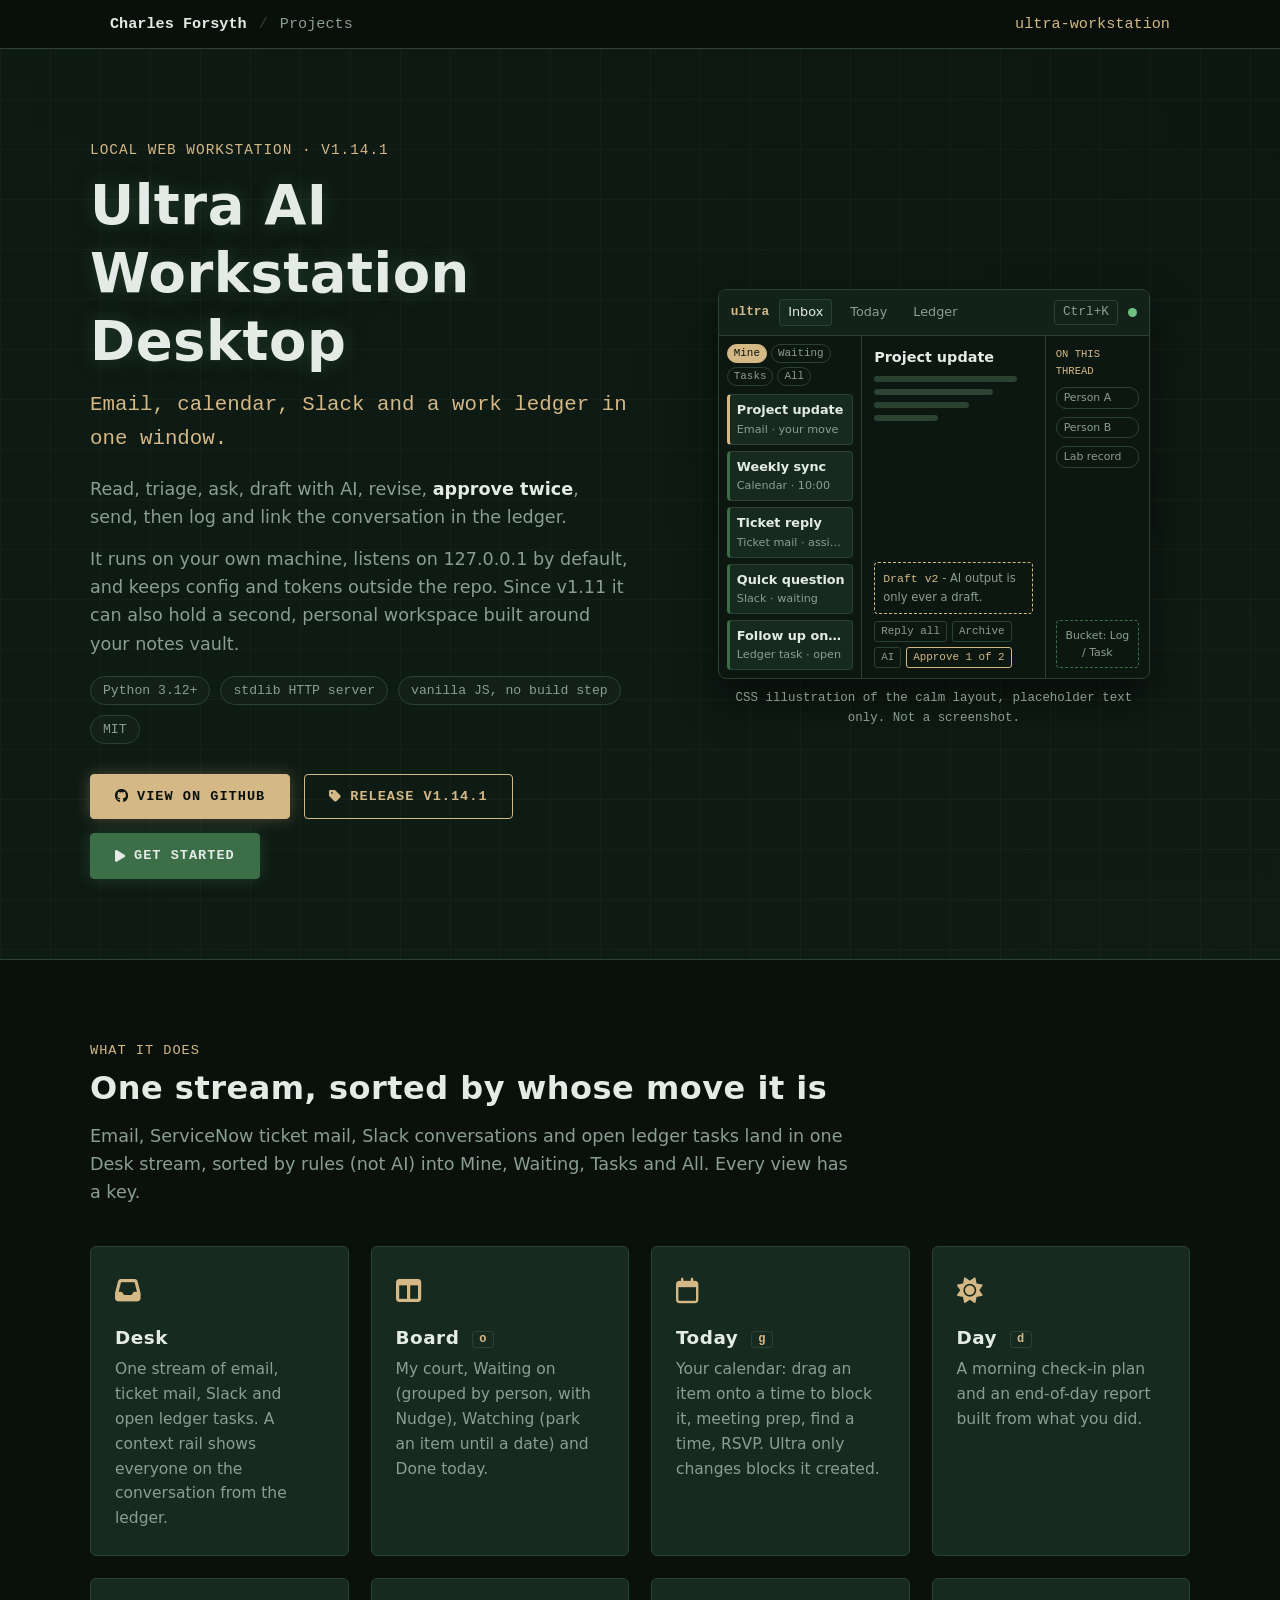
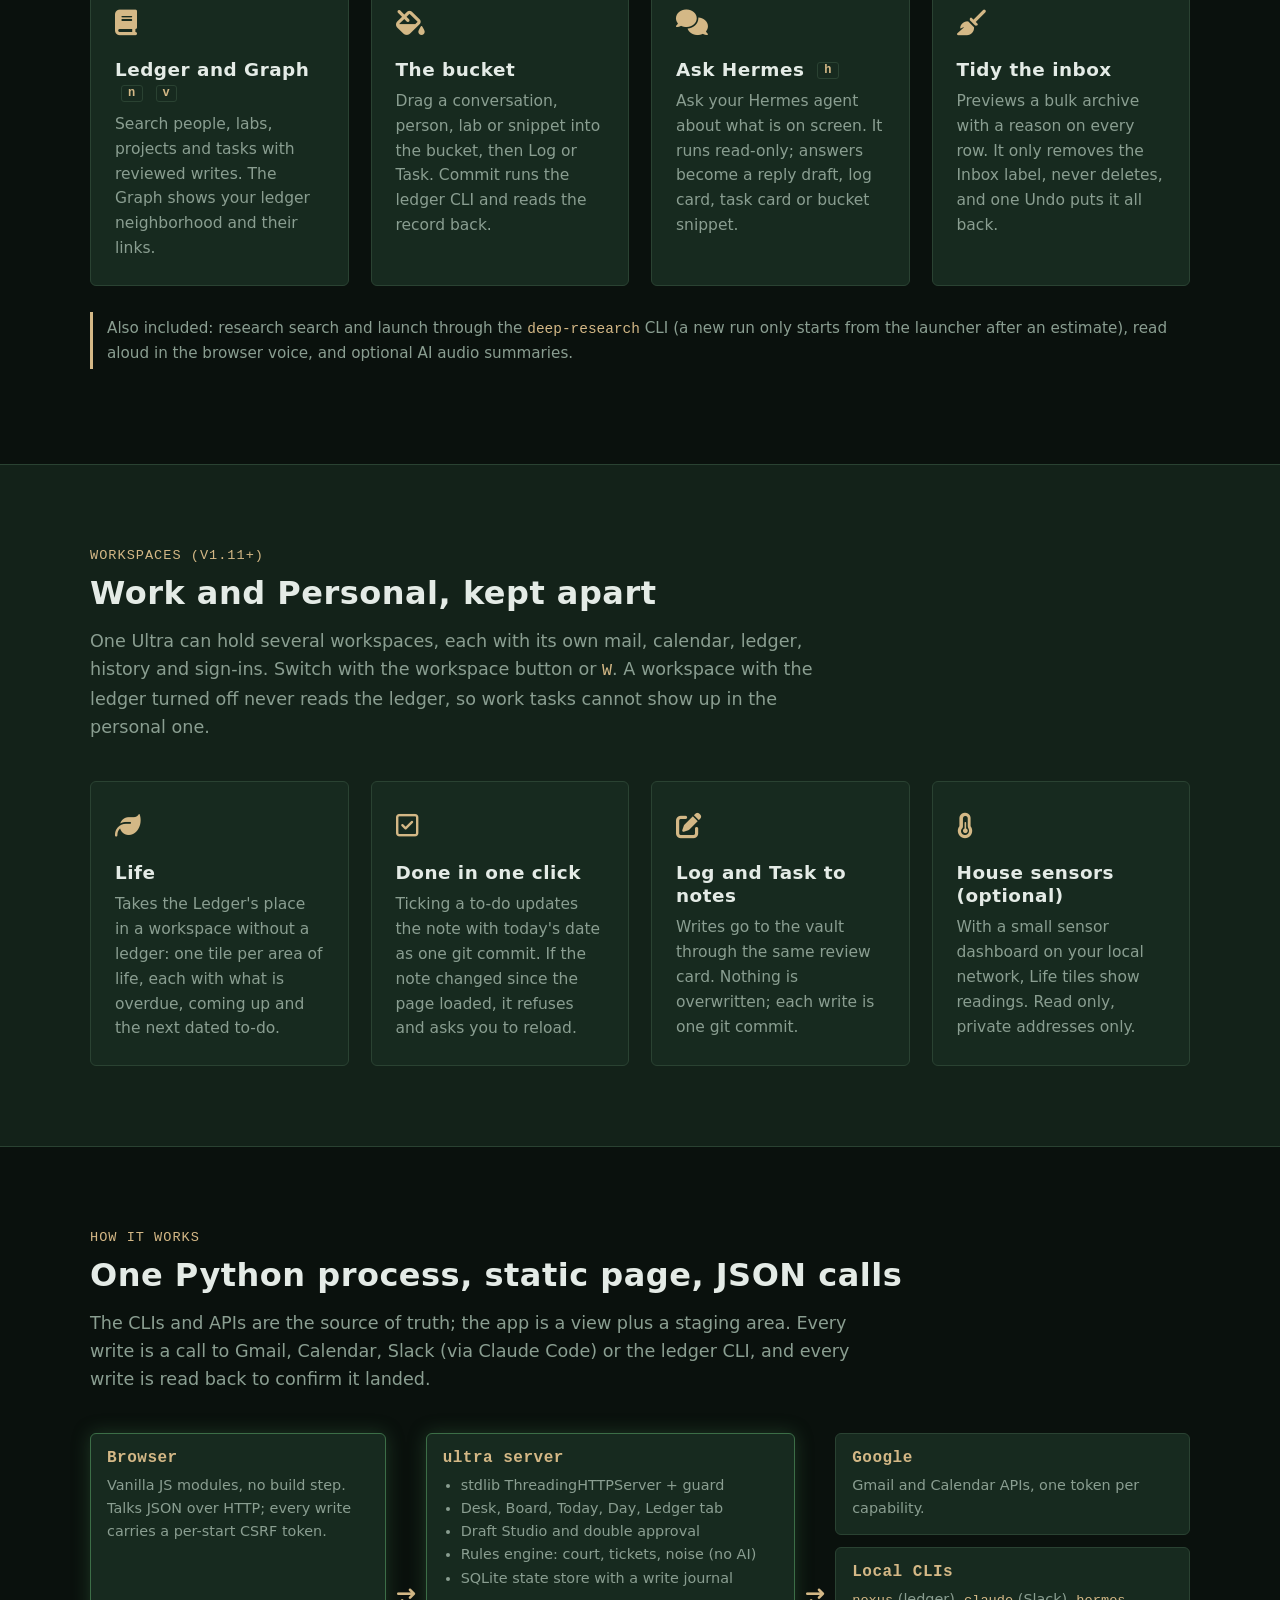
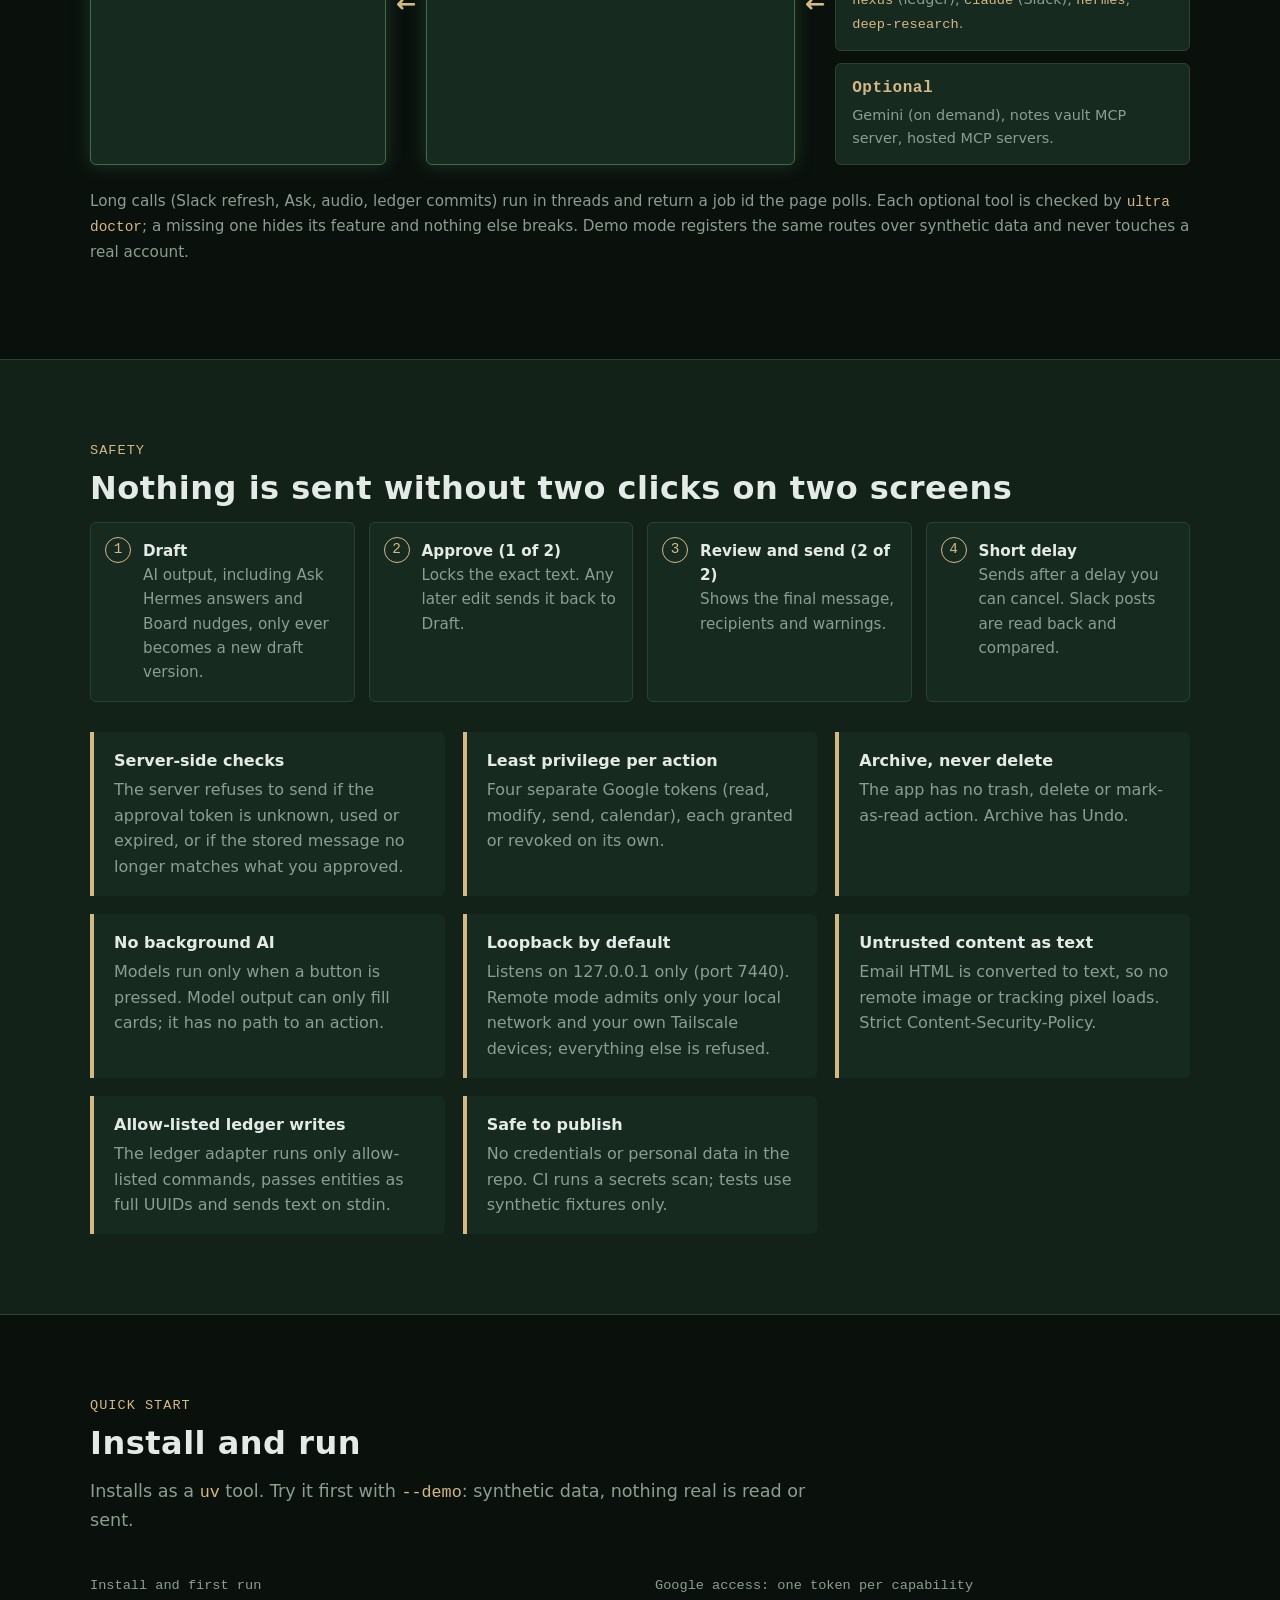
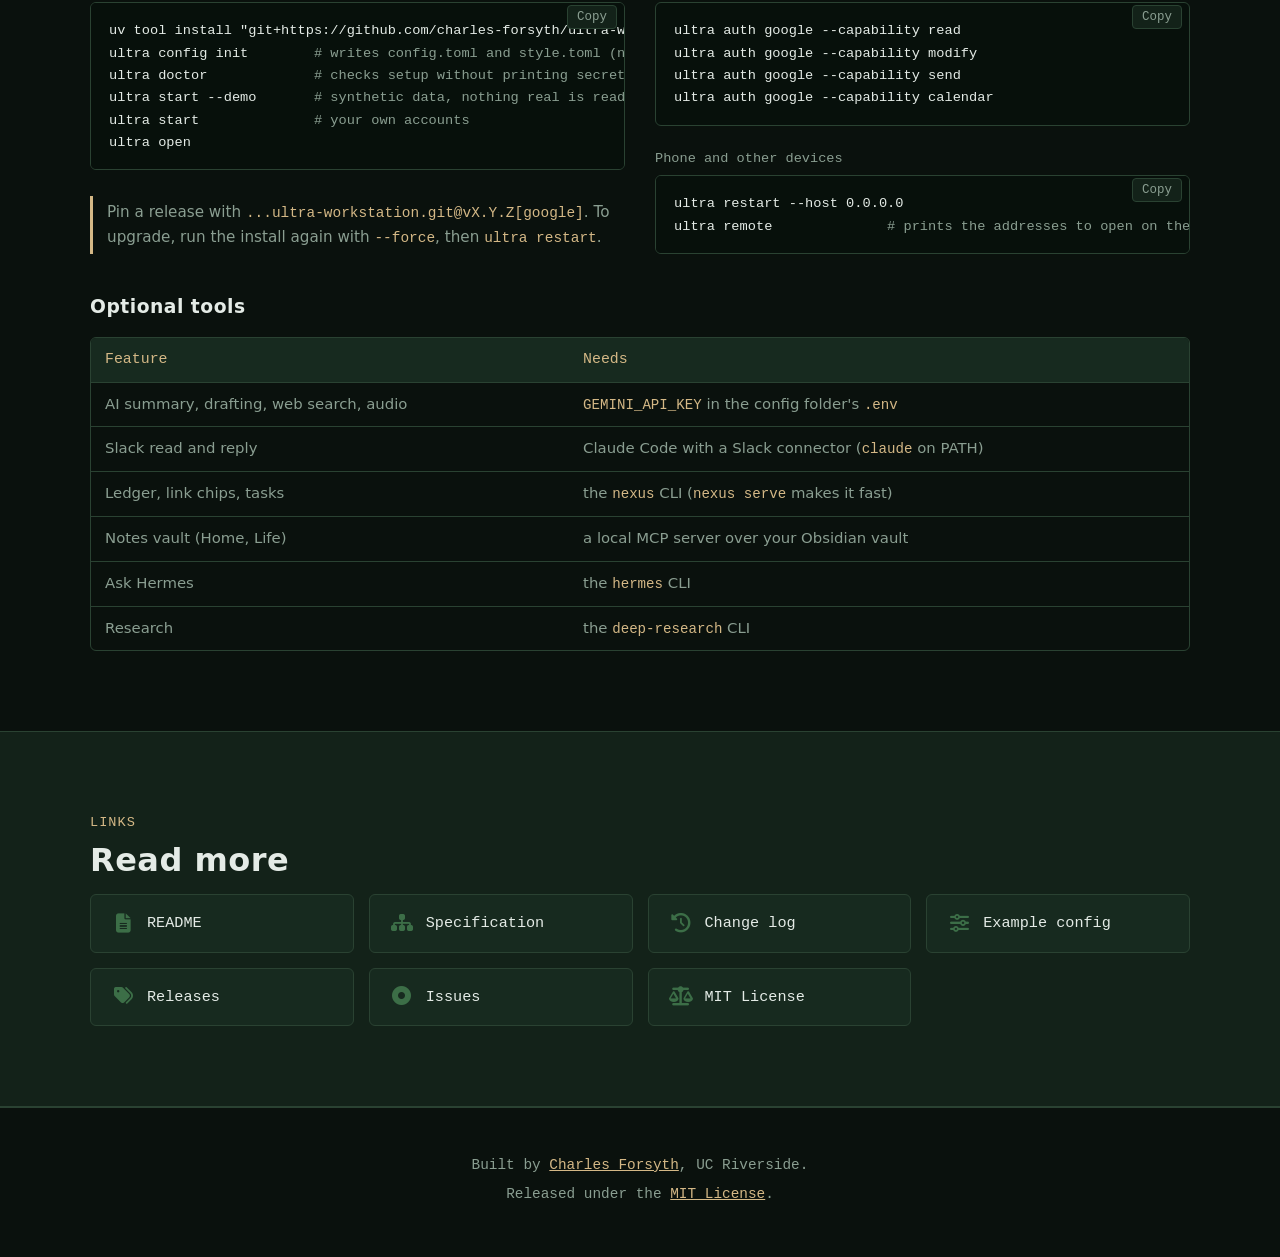
==== docs/index.html @ dd72cf43 "docs: GitHub Pages showcase page (docs/index.html)" ====
<!DOCTYPE html>
<html lang="en">
  <head>
    <meta charset="utf-8">
    <meta name="viewport" content="width=device-width, initial-scale=1">
    <title>Ultra AI Workstation Desktop - local email, calendar and ledger</title>
    <meta name="description" content="Ultra is a local web workstation for email, calendar, Slack and a work ledger in one window. Read, triage, draft with AI, approve twice, send, then log the conversation in the ledger.">
    <meta name="theme-color" content="#0a110d">
    <link rel="canonical" href="https://charles-forsyth.github.io/ultra-workstation/">
    <meta property="og:type" content="website">
    <meta property="og:title" content="Ultra AI Workstation Desktop">
    <meta property="og:description" content="A local web workstation for email, calendar, Slack and a work ledger in one window, with AI drafting, double-approved sending and drag-to-log.">
    <meta property="og:url" content="https://charles-forsyth.github.io/ultra-workstation/">
    <link rel="stylesheet" href="https://cdnjs.cloudflare.com/ajax/libs/font-awesome/6.5.2/css/all.min.css" crossorigin="anonymous" referrerpolicy="no-referrer">
    <link rel="stylesheet" href="site.css">
  </head>
  <body>
    <a class="skip-link" href="#main">Skip to content</a>

    <header class="topbar">
      <div class="topbar-inner">
        <div class="topbar-left">
          <a class="brand" href="https://charles-forsyth.github.io/">Charles Forsyth</a>
          <span class="crumb">Projects</span>
        </div>
        <span class="topbar-project">ultra-workstation</span>
      </div>
    </header>

    <main id="main">
      <section class="hero" aria-labelledby="page-title">
        <div class="hero-grid">
          <div>
            <p class="kicker">Local web workstation &middot; v1.14.1</p>
            <h1 id="page-title">Ultra AI Workstation Desktop</h1>
            <p class="tagline">Email, calendar, Slack and a work ledger in one window.</p>
            <p class="pitch">Read, triage, ask, draft with AI, revise, <strong>approve twice</strong>, send, then log and link the conversation in the ledger.</p>
            <p class="pitch">It runs on your own machine, listens on 127.0.0.1 by default, and keeps config and tokens outside the repo. Since v1.11 it can also hold a second, personal workspace built around your notes vault.</p>
            <ul class="meta-row" aria-label="Project facts">
              <li>Python 3.12+</li>
              <li>stdlib HTTP server</li>
              <li>vanilla JS, no build step</li>
              <li>MIT</li>
            </ul>
            <div class="cta-buttons">
              <a class="btn btn-primary" href="https://github.com/charles-forsyth/ultra-workstation"><i class="fa-brands fa-github" aria-hidden="true"></i> View on GitHub</a>
              <a class="btn btn-secondary" href="https://github.com/charles-forsyth/ultra-workstation/releases/tag/v1.14.1"><i class="fa-solid fa-tag" aria-hidden="true"></i> Release v1.14.1</a>
              <a class="btn btn-ghost" href="#quick-start"><i class="fa-solid fa-play" aria-hidden="true"></i> Get started</a>
            </div>
          </div>

          <figure class="mock-figure">
            <div class="mock" role="img" aria-label="Illustrative layout of the Ultra calm layout: top bar with Inbox, Today and Ledger, a stream list, an open conversation with a draft awaiting approval, and a context rail with a bucket. Placeholder content only.">
              <div class="mock-top">
                <span class="mock-logo">ultra</span>
                <span class="mock-tab on">Inbox</span>
                <span class="mock-tab">Today</span>
                <span class="mock-tab">Ledger</span>
                <span class="mock-search">Ctrl+K</span>
                <span class="mock-status"></span>
              </div>
              <div class="mock-body">
                <div class="mock-list">
                  <div class="mock-filters"><span class="on">Mine</span><span>Waiting</span><span>Tasks</span><span>All</span></div>
                  <div class="mock-row sel"><b>Project update</b><span>Email &middot; your move</span></div>
                  <div class="mock-row"><b>Weekly sync</b><span>Calendar &middot; 10:00</span></div>
                  <div class="mock-row"><b>Ticket reply</b><span>Ticket mail &middot; assigned</span></div>
                  <div class="mock-row"><b>Quick question</b><span>Slack &middot; waiting</span></div>
                  <div class="mock-row"><b>Follow up on notes</b><span>Ledger task &middot; open</span></div>
                </div>
                <div class="mock-read">
                  <span class="subj">Project update</span>
                  <div class="bar w90"></div>
                  <div class="bar w75"></div>
                  <div class="bar w60"></div>
                  <div class="bar w40"></div>
                  <div class="mock-draft"><b>Draft v2</b> - AI output is only ever a draft.</div>
                  <div class="mock-actions"><span>Reply all</span><span>Archive</span><span>AI</span><span class="go">Approve 1 of 2</span></div>
                </div>
                <div class="mock-rail">
                  <span class="lbl">On this thread</span>
                  <span class="chip">Person A</span>
                  <span class="chip">Person B</span>
                  <span class="chip">Lab record</span>
                  <div class="bucket">Bucket: Log / Task</div>
                </div>
              </div>
            </div>
            <figcaption class="mock-caption">CSS illustration of the calm layout, placeholder text only. Not a screenshot.</figcaption>
          </figure>
        </div>
      </section>

      <section class="section" id="features" aria-labelledby="features-title">
        <div class="container">
          <p class="section-label">What it does</p>
          <h2 id="features-title">One stream, sorted by whose move it is</h2>
          <p class="section-lead">Email, ServiceNow ticket mail, Slack conversations and open ledger tasks land in one Desk stream, sorted by rules (not AI) into Mine, Waiting, Tasks and All. Every view has a key.</p>
          <div class="card-grid">
            <article class="card">
              <div class="card-icon"><i class="fa-solid fa-inbox" aria-hidden="true"></i></div>
              <h3>Desk</h3>
              <p>One stream of email, ticket mail, Slack and open ledger tasks. A context rail shows everyone on the conversation from the ledger.</p>
            </article>
            <article class="card">
              <div class="card-icon"><i class="fa-solid fa-table-columns" aria-hidden="true"></i></div>
              <h3>Board <span class="key">o</span></h3>
              <p>My court, Waiting on (grouped by person, with Nudge), Watching (park an item until a date) and Done today.</p>
            </article>
            <article class="card">
              <div class="card-icon"><i class="fa-regular fa-calendar" aria-hidden="true"></i></div>
              <h3>Today <span class="key">g</span></h3>
              <p>Your calendar: drag an item onto a time to block it, meeting prep, find a time, RSVP. Ultra only changes blocks it created.</p>
            </article>
            <article class="card">
              <div class="card-icon"><i class="fa-solid fa-sun" aria-hidden="true"></i></div>
              <h3>Day <span class="key">d</span></h3>
              <p>A morning check-in plan and an end-of-day report built from what you did.</p>
            </article>
            <article class="card">
              <div class="card-icon"><i class="fa-solid fa-book" aria-hidden="true"></i></div>
              <h3>Ledger and Graph <span class="key">n</span> <span class="key">v</span></h3>
              <p>Search people, labs, projects and tasks with reviewed writes. The Graph shows your ledger neighborhood and their links.</p>
            </article>
            <article class="card">
              <div class="card-icon"><i class="fa-solid fa-fill-drip" aria-hidden="true"></i></div>
              <h3>The bucket</h3>
              <p>Drag a conversation, person, lab or snippet into the bucket, then Log or Task. Commit runs the ledger CLI and reads the record back.</p>
            </article>
            <article class="card">
              <div class="card-icon"><i class="fa-solid fa-comments" aria-hidden="true"></i></div>
              <h3>Ask Hermes <span class="key">h</span></h3>
              <p>Ask your Hermes agent about what is on screen. It runs read-only; answers become a reply draft, log card, task card or bucket snippet.</p>
            </article>
            <article class="card">
              <div class="card-icon"><i class="fa-solid fa-broom" aria-hidden="true"></i></div>
              <h3>Tidy the inbox</h3>
              <p>Previews a bulk archive with a reason on every row. It only removes the Inbox label, never deletes, and one Undo puts it all back.</p>
            </article>
          </div>
          <p class="note">Also included: research search and launch through the <code>deep-research</code> CLI (a new run only starts from the launcher after an estimate), read aloud in the browser voice, and optional AI audio summaries.</p>
        </div>
      </section>

      <section class="section section-light" id="workspaces" aria-labelledby="workspaces-title">
        <div class="container">
          <p class="section-label">Workspaces (v1.11+)</p>
          <h2 id="workspaces-title">Work and Personal, kept apart</h2>
          <p class="section-lead">One Ultra can hold several workspaces, each with its own mail, calendar, ledger, history and sign-ins. Switch with the workspace button or <code>W</code>. A workspace with the ledger turned off never reads the ledger, so work tasks cannot show up in the personal one.</p>
          <div class="card-grid">
            <article class="card">
              <div class="card-icon"><i class="fa-solid fa-leaf" aria-hidden="true"></i></div>
              <h3>Life</h3>
              <p>Takes the Ledger's place in a workspace without a ledger: one tile per area of life, each with what is overdue, coming up and the next dated to-do.</p>
            </article>
            <article class="card">
              <div class="card-icon"><i class="fa-regular fa-square-check" aria-hidden="true"></i></div>
              <h3>Done in one click</h3>
              <p>Ticking a to-do updates the note with today's date as one git commit. If the note changed since the page loaded, it refuses and asks you to reload.</p>
            </article>
            <article class="card">
              <div class="card-icon"><i class="fa-solid fa-pen-to-square" aria-hidden="true"></i></div>
              <h3>Log and Task to notes</h3>
              <p>Writes go to the vault through the same review card. Nothing is overwritten; each write is one git commit.</p>
            </article>
            <article class="card">
              <div class="card-icon"><i class="fa-solid fa-temperature-half" aria-hidden="true"></i></div>
              <h3>House sensors (optional)</h3>
              <p>With a small sensor dashboard on your local network, Life tiles show readings. Read only, private addresses only.</p>
            </article>
          </div>
        </div>
      </section>

      <section class="section" id="how-it-works" aria-labelledby="how-title">
        <div class="container">
          <p class="section-label">How it works</p>
          <h2 id="how-title">One Python process, static page, JSON calls</h2>
          <p class="section-lead">The CLIs and APIs are the source of truth; the app is a view plus a staging area. Every write is a call to Gmail, Calendar, Slack (via Claude Code) or the ledger CLI, and every write is read back to confirm it landed.</p>
          <div class="arch" role="group" aria-label="Architecture diagram">
            <div class="arch-col">
              <div class="arch-box hub">
                <h3>Browser</h3>
                <p>Vanilla JS modules, no build step. Talks JSON over HTTP; every write carries a per-start CSRF token.</p>
              </div>
            </div>
            <div class="arch-arrow"><i class="fa-solid fa-arrow-right-arrow-left" aria-hidden="true"></i></div>
            <div class="arch-col">
              <div class="arch-box hub">
                <h3>ultra server</h3>
                <ul>
                  <li>stdlib ThreadingHTTPServer + guard</li>
                  <li>Desk, Board, Today, Day, Ledger tab</li>
                  <li>Draft Studio and double approval</li>
                  <li>Rules engine: court, tickets, noise (no AI)</li>
                  <li>SQLite state store with a write journal</li>
                </ul>
              </div>
            </div>
            <div class="arch-arrow"><i class="fa-solid fa-arrow-right-arrow-left" aria-hidden="true"></i></div>
            <div class="arch-col">
              <div class="arch-box">
                <h3>Google</h3>
                <p>Gmail and Calendar APIs, one token per capability.</p>
              </div>
              <div class="arch-box">
                <h3>Local CLIs</h3>
                <p><code>nexus</code> (ledger), <code>claude</code> (Slack), <code>hermes</code>, <code>deep-research</code>.</p>
              </div>
              <div class="arch-box">
                <h3>Optional</h3>
                <p>Gemini (on demand), notes vault MCP server, hosted MCP servers.</p>
              </div>
            </div>
          </div>
          <p class="arch-caption">Long calls (Slack refresh, Ask, audio, ledger commits) run in threads and return a job id the page polls. Each optional tool is checked by <code>ultra doctor</code>; a missing one hides its feature and nothing else breaks. Demo mode registers the same routes over synthetic data and never touches a real account.</p>
        </div>
      </section>

      <section class="section section-light" id="safety" aria-labelledby="safety-title">
        <div class="container">
          <p class="section-label">Safety</p>
          <h2 id="safety-title">Nothing is sent without two clicks on two screens</h2>
          <ol class="steps">
            <li><strong>Draft</strong>AI output, including Ask Hermes answers and Board nudges, only ever becomes a new draft version.</li>
            <li><strong>Approve (1 of 2)</strong>Locks the exact text. Any later edit sends it back to Draft.</li>
            <li><strong>Review and send (2 of 2)</strong>Shows the final message, recipients and warnings.</li>
            <li><strong>Short delay</strong>Sends after a delay you can cancel. Slack posts are read back and compared.</li>
          </ol>
          <ul class="principles">
            <li><strong>Server-side checks</strong>The server refuses to send if the approval token is unknown, used or expired, or if the stored message no longer matches what you approved.</li>
            <li><strong>Least privilege per action</strong>Four separate Google tokens (read, modify, send, calendar), each granted or revoked on its own.</li>
            <li><strong>Archive, never delete</strong>The app has no trash, delete or mark-as-read action. Archive has Undo.</li>
            <li><strong>No background AI</strong>Models run only when a button is pressed. Model output can only fill cards; it has no path to an action.</li>
            <li><strong>Loopback by default</strong>Listens on 127.0.0.1 only (port 7440). Remote mode admits only your local network and your own Tailscale devices; everything else is refused.</li>
            <li><strong>Untrusted content as text</strong>Email HTML is converted to text, so no remote image or tracking pixel loads. Strict Content-Security-Policy.</li>
            <li><strong>Allow-listed ledger writes</strong>The ledger adapter runs only allow-listed commands, passes entities as full UUIDs and sends text on stdin.</li>
            <li><strong>Safe to publish</strong>No credentials or personal data in the repo. CI runs a secrets scan; tests use synthetic fixtures only.</li>
          </ul>
        </div>
      </section>

      <section class="section" id="quick-start" aria-labelledby="qs-title">
        <div class="container">
          <p class="section-label">Quick start</p>
          <h2 id="qs-title">Install and run</h2>
          <p class="section-lead">Installs as a <code>uv</code> tool. Try it first with <code>--demo</code>: synthetic data, nothing real is read or sent.</p>
          <div class="qs-grid">
            <div>
              <div class="code-block">
                <p class="code-label">Install and first run</p>
                <button class="copy-btn" type="button" data-target="code-install" aria-label="Copy install commands">Copy</button>
                <pre><code id="code-install">uv tool install "git+https://github.com/charles-forsyth/ultra-workstation.git[google]"
ultra config init        <span class="c"># writes config.toml and style.toml (never overwrites)</span>
ultra doctor             <span class="c"># checks setup without printing secrets</span>
ultra start --demo       <span class="c"># synthetic data, nothing real is read or sent</span>
ultra start              <span class="c"># your own accounts</span>
ultra open</code></pre>
              </div>
              <p class="note">Pin a release with <code>...ultra-workstation.git@vX.Y.Z[google]</code>. To upgrade, run the install again with <code>--force</code>, then <code>ultra restart</code>.</p>
            </div>
            <div>
              <div class="code-block">
                <p class="code-label">Google access: one token per capability</p>
                <button class="copy-btn" type="button" data-target="code-auth" aria-label="Copy Google auth commands">Copy</button>
                <pre><code id="code-auth">ultra auth google --capability read
ultra auth google --capability modify
ultra auth google --capability send
ultra auth google --capability calendar</code></pre>
              </div>
              <div class="code-block">
                <p class="code-label">Phone and other devices</p>
                <button class="copy-btn" type="button" data-target="code-remote" aria-label="Copy remote access commands">Copy</button>
                <pre><code id="code-remote">ultra restart --host 0.0.0.0
ultra remote              <span class="c"># prints the addresses to open on the device</span></code></pre>
              </div>
            </div>
          </div>

          <h3>Optional tools</h3>
          <div class="table-wrap">
            <table>
              <thead>
                <tr><th scope="col">Feature</th><th scope="col">Needs</th></tr>
              </thead>
              <tbody>
                <tr><td>AI summary, drafting, web search, audio</td><td><code>GEMINI_API_KEY</code> in the config folder's <code>.env</code></td></tr>
                <tr><td>Slack read and reply</td><td>Claude Code with a Slack connector (<code>claude</code> on PATH)</td></tr>
                <tr><td>Ledger, link chips, tasks</td><td>the <code>nexus</code> CLI (<code>nexus serve</code> makes it fast)</td></tr>
                <tr><td>Notes vault (Home, Life)</td><td>a local MCP server over your Obsidian vault</td></tr>
                <tr><td>Ask Hermes</td><td>the <code>hermes</code> CLI</td></tr>
                <tr><td>Research</td><td>the <code>deep-research</code> CLI</td></tr>
              </tbody>
            </table>
          </div>
        </div>
      </section>

      <section class="section section-light" id="links" aria-labelledby="links-title">
        <div class="container">
          <p class="section-label">Links</p>
          <h2 id="links-title">Read more</h2>
          <div class="link-grid">
            <a href="https://github.com/charles-forsyth/ultra-workstation/blob/main/README.md"><i class="fa-solid fa-file-lines" aria-hidden="true"></i> README</a>
            <a href="https://github.com/charles-forsyth/ultra-workstation/blob/main/SPEC.md"><i class="fa-solid fa-sitemap" aria-hidden="true"></i> Specification</a>
            <a href="https://github.com/charles-forsyth/ultra-workstation/blob/main/SPEC.md#21-change-log"><i class="fa-solid fa-clock-rotate-left" aria-hidden="true"></i> Change log</a>
            <a href="https://github.com/charles-forsyth/ultra-workstation/blob/main/src/ultra/config.example.toml"><i class="fa-solid fa-sliders" aria-hidden="true"></i> Example config</a>
            <a href="https://github.com/charles-forsyth/ultra-workstation/releases"><i class="fa-solid fa-tags" aria-hidden="true"></i> Releases</a>
            <a href="https://github.com/charles-forsyth/ultra-workstation/issues"><i class="fa-solid fa-circle-dot" aria-hidden="true"></i> Issues</a>
            <a href="https://github.com/charles-forsyth/ultra-workstation/blob/main/LICENSE"><i class="fa-solid fa-scale-balanced" aria-hidden="true"></i> MIT License</a>
          </div>
        </div>
      </section>
    </main>

    <footer>
      <p>Built by <a href="https://charles-forsyth.github.io/">Charles Forsyth</a>, UC Riverside.</p>
      <p>Released under the <a href="https://github.com/charles-forsyth/ultra-workstation/blob/main/LICENSE">MIT License</a>.</p>
    </footer>

    <script src="site.js" defer></script>
  </body>
</html>
---- docs/site.css ----
/* Showcase page theme: matches charles-forsyth.github.io (Forest Ranger Tech palette) */
:root {
  --bg-deep: #0a110d;
  --bg-surface: #132219;
  --bg-surface-alt: #172a1f;
  --primary: #3c6e47;
  --primary-glow: rgba(60, 110, 71, 0.4);
  --accent: #d4b886;
  --accent-glow: rgba(212, 184, 134, 0.3);
  --text-main: #e4ebe6;
  --text-muted: #8a9e91;
  --border-color: #2a4232;
  --font-main: 'Segoe UI', system-ui, -apple-system, sans-serif;
  --font-tech: 'Courier New', Courier, monospace;
}

*,
*::before,
*::after {
  box-sizing: border-box;
}

html {
  scroll-behavior: smooth;
}

body {
  font-family: var(--font-main);
  background-color: var(--bg-deep);
  color: var(--text-main);
  margin: 0;
  line-height: 1.6;
  -webkit-font-smoothing: antialiased;
  overflow-x: hidden;
}

h1,
h2,
h3,
h4 {
  color: var(--text-main);
  letter-spacing: 0.5px;
  line-height: 1.25;
}

a {
  color: var(--accent);
}

a:hover {
  color: var(--text-main);
}

:focus-visible {
  outline: 2px solid var(--accent);
  outline-offset: 3px;
  border-radius: 3px;
}

code {
  font-family: var(--font-tech);
  color: var(--accent);
  font-size: 0.95em;
  overflow-wrap: anywhere;
}

.skip-link {
  position: absolute;
  left: -9999px;
  top: 0;
  background: var(--accent);
  color: var(--bg-deep);
  padding: 8px 14px;
  z-index: 100;
}

.skip-link:focus {
  left: 10px;
  top: 10px;
}

/* Top bar */
.topbar {
  position: sticky;
  top: 0;
  z-index: 50;
  background: rgba(10, 17, 13, 0.92);
  border-bottom: 1px solid var(--border-color);
  backdrop-filter: blur(6px);
}

.topbar-inner {
  max-width: 1100px;
  margin: 0 auto;
  padding: 12px 20px;
  display: flex;
  align-items: center;
  justify-content: space-between;
  gap: 16px;
  font-family: var(--font-tech);
  font-size: 0.95rem;
}

.topbar-left {
  display: flex;
  align-items: center;
  gap: 12px;
  min-width: 0;
}

.brand {
  color: var(--text-main);
  text-decoration: none;
  font-weight: bold;
  white-space: nowrap;
}

.brand:hover {
  color: var(--accent);
}

.crumb {
  color: var(--text-muted);
  white-space: nowrap;
}

.crumb::before {
  content: '/';
  margin-right: 12px;
  color: var(--border-color);
}

.topbar-project {
  color: var(--accent);
  white-space: nowrap;
  overflow: hidden;
  text-overflow: ellipsis;
}

/* Hero */
.hero {
  background:
    linear-gradient(
      90deg,
      rgba(14, 26, 20, 0.95) 0%,
      rgba(14, 26, 20, 0.85) 50%,
      rgba(14, 26, 20, 0.7) 100%
    ),
    url('https://charles-forsyth.github.io/assets/hero-ai-network.jpg') center /
      cover no-repeat,
    linear-gradient(180deg, var(--bg-deep), var(--bg-surface));
  border-bottom: 1px solid var(--border-color);
  padding: 90px 20px 80px;
  position: relative;
  overflow: hidden;
}

.hero::before {
  content: '';
  position: absolute;
  inset: 0;
  background:
    linear-gradient(90deg, var(--accent) 1px, transparent 1px) 0 0 / 50px 50px,
    linear-gradient(var(--accent) 1px, transparent 1px) 0 0 / 50px 50px;
  opacity: 0.04;
  pointer-events: none;
}

.hero-grid {
  position: relative;
  max-width: 1100px;
  margin: 0 auto;
  display: grid;
  grid-template-columns: minmax(0, 1.05fr) minmax(0, 1fr);
  gap: 50px;
  align-items: center;
}

.kicker {
  font-family: var(--font-tech);
  color: var(--accent);
  letter-spacing: 1px;
  text-transform: uppercase;
  font-size: 0.9rem;
  margin: 0 0 10px;
}

.hero h1 {
  font-size: 3.4rem;
  margin: 0 0 12px;
  text-shadow: 0 0 20px var(--primary-glow);
}

.tagline {
  font-family: var(--font-tech);
  color: var(--accent);
  font-size: 1.3rem;
  margin: 0 0 20px;
}

.pitch {
  color: var(--text-muted);
  font-size: 1.1rem;
  margin: 0 0 14px;
}

.pitch strong {
  color: var(--text-main);
}

.meta-row {
  display: flex;
  flex-wrap: wrap;
  gap: 10px;
  margin: 18px 0 0;
  padding: 0;
  list-style: none;
}

.meta-row li {
  font-family: var(--font-tech);
  font-size: 0.82rem;
  color: var(--text-muted);
  border: 1px solid var(--border-color);
  background: rgba(19, 34, 25, 0.8);
  padding: 3px 12px;
  border-radius: 20px;
}

.cta-buttons {
  display: flex;
  flex-wrap: wrap;
  gap: 14px;
  margin-top: 30px;
}

.btn {
  display: inline-flex;
  align-items: center;
  gap: 8px;
  padding: 11px 24px;
  border-radius: 4px;
  text-decoration: none;
  font-weight: bold;
  letter-spacing: 1px;
  text-transform: uppercase;
  font-size: 0.85rem;
  transition: all 0.3s ease;
  font-family: var(--font-tech);
}

.btn-primary {
  background-color: var(--accent);
  color: var(--bg-deep);
  border: 1px solid var(--accent);
  box-shadow: 0 0 15px var(--accent-glow);
}

.btn-primary:hover {
  background-color: transparent;
  color: var(--accent);
  box-shadow: 0 0 25px var(--accent-glow);
}

.btn-secondary {
  background-color: transparent;
  border: 1px solid var(--accent);
  color: var(--accent);
}

.btn-secondary:hover {
  background-color: var(--accent);
  color: var(--bg-deep);
  box-shadow: 0 0 20px var(--accent-glow);
}

.btn-ghost {
  background-color: var(--primary);
  border: 1px solid var(--primary);
  color: var(--text-main);
  box-shadow: 0 0 15px var(--primary-glow);
}

.btn-ghost:hover {
  background-color: transparent;
  color: var(--text-main);
}

/* Terminal block */
.terminal {
  background: #07100b;
  border: 1px solid var(--border-color);
  border-radius: 6px;
  box-shadow: 0 20px 40px rgba(0, 0, 0, 0.5);
  overflow: hidden;
  min-width: 0;
}

.terminal-bar {
  display: flex;
  align-items: center;
  gap: 7px;
  padding: 9px 14px;
  background: var(--bg-surface);
  border-bottom: 1px solid var(--border-color);
  font-family: var(--font-tech);
  font-size: 0.8rem;
  color: var(--text-muted);
}

.dot {
  width: 10px;
  height: 10px;
  border-radius: 50%;
  background: var(--border-color);
}

.dot-a {
  background: var(--accent);
}

.dot-b {
  background: var(--primary);
}

.terminal-title {
  margin-left: 8px;
}

.terminal pre {
  margin: 0;
  border: 0;
  border-radius: 0;
  background: transparent;
}

/* Sections */
.section {
  padding: 80px 20px;
}

.section-light {
  background-color: var(--bg-surface);
  border-top: 1px solid var(--border-color);
  border-bottom: 1px solid var(--border-color);
}

.container {
  max-width: 1100px;
  margin: 0 auto;
}

.section-label {
  font-family: var(--font-tech);
  color: var(--accent);
  text-transform: uppercase;
  letter-spacing: 1px;
  font-size: 0.85rem;
  margin: 0 0 6px;
}

.section h2 {
  font-size: 2rem;
  margin: 0 0 14px;
}

.section-lead {
  color: var(--text-muted);
  font-size: 1.1rem;
  max-width: 760px;
  margin: 0 0 40px;
}

/* Feature cards */
.card-grid {
  display: grid;
  grid-template-columns: repeat(auto-fit, minmax(240px, 1fr));
  gap: 22px;
}

.card {
  background: var(--bg-surface-alt);
  border: 1px solid var(--border-color);
  border-radius: 6px;
  padding: 24px;
  transition:
    transform 0.3s ease,
    border-color 0.3s ease,
    box-shadow 0.3s ease;
  min-width: 0;
}

.card:hover {
  transform: translateY(-4px);
  border-color: var(--accent);
  box-shadow: 0 10px 30px rgba(0, 0, 0, 0.5), 0 0 18px var(--accent-glow);
}

.card-icon {
  font-size: 1.6rem;
  color: var(--accent);
  margin-bottom: 14px;
}

.card h3 {
  font-size: 1.15rem;
  margin: 0 0 8px;
}

.card p {
  color: var(--text-muted);
  margin: 0;
  font-size: 0.97rem;
}

.key {
  display: inline-block;
  font-family: var(--font-tech);
  font-size: 0.75rem;
  color: var(--accent);
  border: 1px solid var(--border-color);
  border-radius: 3px;
  padding: 0 6px;
  margin-left: 6px;
  vertical-align: middle;
}

.note {
  color: var(--text-muted);
  font-size: 0.95rem;
  margin-top: 26px;
  border-left: 3px solid var(--accent);
  padding: 4px 0 4px 14px;
}

/* Architecture diagram */
.arch {
  display: grid;
  grid-template-columns: minmax(0, 1fr) 40px minmax(0, 1.25fr) 40px minmax(0, 1.2fr);
  align-items: stretch;
  gap: 0;
}

.arch-col {
  display: flex;
  flex-direction: column;
  gap: 12px;
  min-width: 0;
}

.arch-box {
  background: var(--bg-surface-alt);
  border: 1px solid var(--border-color);
  border-radius: 6px;
  padding: 14px 16px;
  min-width: 0;
}

.arch-box.hub {
  border-color: var(--primary);
  box-shadow: 0 0 18px var(--primary-glow);
  flex-grow: 1;
}

.arch-box h3 {
  margin: 0 0 6px;
  font-size: 1rem;
  font-family: var(--font-tech);
  color: var(--accent);
}

.arch-box p,
.arch-box li {
  margin: 0;
  color: var(--text-muted);
  font-size: 0.9rem;
}

.arch-box ul {
  margin: 0;
  padding-left: 18px;
}

.arch-arrow {
  display: flex;
  align-items: center;
  justify-content: center;
  color: var(--accent);
  font-size: 1.3rem;
}

.arch-caption {
  color: var(--text-muted);
  font-size: 0.95rem;
  margin-top: 24px;
}

/* Principles */
.principles {
  list-style: none;
  margin: 0;
  padding: 0;
  display: grid;
  grid-template-columns: repeat(auto-fit, minmax(300px, 1fr));
  gap: 18px;
}

.principles li {
  background: var(--bg-surface-alt);
  border-left: 4px solid var(--accent);
  border-radius: 0 6px 6px 0;
  padding: 16px 20px;
  color: var(--text-muted);
  min-width: 0;
}

.principles strong {
  display: block;
  color: var(--text-main);
  margin-bottom: 4px;
}

/* Steps (approval flow) */
.steps {
  display: grid;
  grid-template-columns: repeat(auto-fit, minmax(180px, 1fr));
  gap: 14px;
  list-style: none;
  padding: 0;
  margin: 0 0 30px;
  counter-reset: step;
}

.steps li {
  counter-increment: step;
  background: var(--bg-surface-alt);
  border: 1px solid var(--border-color);
  border-radius: 6px;
  padding: 16px 16px 16px 52px;
  position: relative;
  color: var(--text-muted);
  font-size: 0.95rem;
  min-width: 0;
}

.steps li::before {
  content: counter(step);
  position: absolute;
  left: 14px;
  top: 14px;
  width: 26px;
  height: 26px;
  border-radius: 50%;
  border: 1px solid var(--accent);
  color: var(--accent);
  font-family: var(--font-tech);
  font-size: 0.9rem;
  display: flex;
  align-items: center;
  justify-content: center;
}

.steps strong {
  color: var(--text-main);
  display: block;
}

/* Code blocks */
.code-block {
  position: relative;
  margin: 0 0 22px;
  min-width: 0;
}

.code-label {
  font-family: var(--font-tech);
  color: var(--text-muted);
  font-size: 0.85rem;
  margin: 0 0 6px;
}

pre {
  background: #07100b;
  border: 1px solid var(--border-color);
  border-radius: 6px;
  padding: 16px 18px;
  margin: 0;
  overflow-x: auto;
  max-width: 100%;
  font-size: 0.9rem;
  line-height: 1.55;
}

pre code {
  color: var(--text-main);
  overflow-wrap: normal;
  white-space: pre;
}

.c {
  color: var(--text-muted);
}

.p {
  color: var(--accent);
  user-select: none;
}

.copy-btn {
  position: absolute;
  top: 30px;
  right: 8px;
  background: var(--bg-surface);
  border: 1px solid var(--border-color);
  color: var(--text-muted);
  border-radius: 4px;
  padding: 4px 9px;
  font-family: var(--font-tech);
  font-size: 0.78rem;
  cursor: pointer;
  transition: color 0.2s, border-color 0.2s;
}

.copy-btn:hover,
.copy-btn:focus-visible {
  color: var(--accent);
  border-color: var(--accent);
}

.qs-grid {
  display: grid;
  grid-template-columns: minmax(0, 1fr) minmax(0, 1fr);
  gap: 30px;
}

/* Tables */
.table-wrap {
  overflow-x: auto;
  border: 1px solid var(--border-color);
  border-radius: 6px;
}

table {
  width: 100%;
  border-collapse: collapse;
  font-size: 0.93rem;
}

th,
td {
  text-align: left;
  padding: 10px 14px;
  border-bottom: 1px solid var(--border-color);
  vertical-align: top;
}

th {
  font-family: var(--font-tech);
  color: var(--accent);
  background: var(--bg-surface-alt);
  font-weight: normal;
}

td {
  color: var(--text-muted);
}

tr:last-child td {
  border-bottom: 0;
}

/* Links grid */
.link-grid {
  display: grid;
  grid-template-columns: repeat(auto-fit, minmax(220px, 1fr));
  gap: 15px;
}

.link-grid a {
  display: flex;
  align-items: center;
  gap: 12px;
  padding: 16px 20px;
  background: var(--bg-surface-alt);
  border: 1px solid var(--border-color);
  border-radius: 6px;
  color: var(--text-main);
  text-decoration: none;
  font-family: var(--font-tech);
  font-size: 0.95rem;
  transition: all 0.3s ease;
}

.link-grid a i {
  color: var(--primary);
  font-size: 1.2rem;
  width: 24px;
  text-align: center;
  transition: color 0.3s ease;
}

.link-grid a:hover,
.link-grid a:focus-visible {
  border-color: var(--accent);
  color: var(--accent);
  transform: translateY(-3px);
}

.link-grid a:hover i {
  color: var(--accent);
}

/* Footer */
footer {
  border-top: 1px solid var(--border-color);
  padding: 40px 20px;
  text-align: center;
  font-family: var(--font-tech);
  color: var(--text-muted);
  font-size: 0.9rem;
}

footer p {
  margin: 6px 0;
}

/* Workstation mock (CSS only, placeholder content) */
.mock {
  background: #0d1712;
  border: 1px solid var(--border-color);
  border-radius: 8px;
  box-shadow: 0 20px 40px rgba(0, 0, 0, 0.55);
  overflow: hidden;
  font-size: 0.8rem;
  min-width: 0;
}

.mock-top {
  display: flex;
  align-items: center;
  gap: 10px;
  padding: 9px 12px;
  background: var(--bg-surface);
  border-bottom: 1px solid var(--border-color);
}

.mock-logo {
  font-family: var(--font-tech);
  color: var(--accent);
  font-weight: bold;
}

.mock-tab {
  color: var(--text-muted);
  padding: 2px 8px;
  border-radius: 3px;
}

.mock-tab.on {
  color: var(--text-main);
  background: var(--bg-surface-alt);
  border: 1px solid var(--border-color);
}

.mock-search {
  margin-left: auto;
  color: var(--text-muted);
  border: 1px solid var(--border-color);
  border-radius: 3px;
  padding: 1px 8px;
  font-family: var(--font-tech);
  white-space: nowrap;
}

.mock-status {
  width: 9px;
  height: 9px;
  border-radius: 50%;
  background: #6fbf7f;
  flex-shrink: 0;
}

.mock-body {
  display: grid;
  grid-template-columns: 1.1fr 1.4fr 0.8fr;
  min-height: 250px;
}

.mock-list {
  border-right: 1px solid var(--border-color);
  padding: 8px;
  display: flex;
  flex-direction: column;
  gap: 6px;
  min-width: 0;
}

.mock-filters {
  display: flex;
  gap: 4px;
  flex-wrap: wrap;
  margin-bottom: 2px;
}

.mock-filters span {
  font-family: var(--font-tech);
  font-size: 0.68rem;
  color: var(--text-muted);
  border: 1px solid var(--border-color);
  border-radius: 10px;
  padding: 0 6px;
}

.mock-filters span.on {
  color: var(--bg-deep);
  background: var(--accent);
  border-color: var(--accent);
}

.mock-row {
  background: var(--bg-surface-alt);
  border: 1px solid var(--border-color);
  border-left: 3px solid var(--primary);
  border-radius: 4px;
  padding: 5px 7px;
  min-width: 0;
}

.mock-row.sel {
  border-left-color: var(--accent);
}

.mock-row b {
  display: block;
  color: var(--text-main);
  font-weight: 600;
  white-space: nowrap;
  overflow: hidden;
  text-overflow: ellipsis;
}

.mock-row span {
  display: block;
  color: var(--text-muted);
  font-size: 0.7rem;
  white-space: nowrap;
  overflow: hidden;
  text-overflow: ellipsis;
}

.mock-read {
  padding: 10px 12px;
  min-width: 0;
  display: flex;
  flex-direction: column;
  gap: 7px;
}

.mock-read .subj {
  color: var(--text-main);
  font-weight: 600;
  font-size: 0.9rem;
}

.bar {
  height: 6px;
  border-radius: 3px;
  background: var(--border-color);
}

.w90 {
  width: 90%;
}

.w75 {
  width: 75%;
}

.w60 {
  width: 60%;
}

.w40 {
  width: 40%;
}

.mock-draft {
  margin-top: auto;
  border: 1px dashed var(--accent);
  border-radius: 4px;
  padding: 6px 8px;
  color: var(--text-muted);
  font-size: 0.72rem;
}

.mock-draft b {
  color: var(--accent);
  font-family: var(--font-tech);
  font-weight: normal;
}

.mock-actions {
  display: flex;
  gap: 5px;
  flex-wrap: wrap;
}

.mock-actions span {
  font-family: var(--font-tech);
  font-size: 0.68rem;
  border: 1px solid var(--border-color);
  border-radius: 3px;
  padding: 1px 6px;
  color: var(--text-muted);
}

.mock-actions span.go {
  border-color: var(--accent);
  color: var(--accent);
}

.mock-rail {
  border-left: 1px solid var(--border-color);
  padding: 10px;
  display: flex;
  flex-direction: column;
  gap: 8px;
  min-width: 0;
}

.mock-rail .lbl {
  font-family: var(--font-tech);
  font-size: 0.66rem;
  color: var(--accent);
  text-transform: uppercase;
}

.chip {
  display: block;
  border: 1px solid var(--border-color);
  border-radius: 10px;
  padding: 1px 7px;
  font-size: 0.68rem;
  color: var(--text-muted);
  white-space: nowrap;
  overflow: hidden;
  text-overflow: ellipsis;
}

.bucket {
  margin-top: auto;
  border: 1px dashed var(--primary);
  border-radius: 4px;
  padding: 6px;
  text-align: center;
  color: var(--text-muted);
  font-size: 0.68rem;
}

.mock-caption {
  font-family: var(--font-tech);
  color: var(--text-muted);
  font-size: 0.78rem;
  text-align: center;
  margin: 10px 0 0;
}

/* Responsive */
@media (max-width: 900px) {
  .hero-grid,
  .qs-grid {
    grid-template-columns: minmax(0, 1fr);
  }
  .arch {
    grid-template-columns: minmax(0, 1fr);
  }
  .arch-arrow {
    padding: 6px 0;
  }
  .arch-arrow i {
    transform: rotate(90deg);
  }
}

@media (max-width: 600px) {
  .hero {
    padding: 56px 16px 56px;
  }
  .hero h1 {
    font-size: 2.3rem;
  }
  .tagline {
    font-size: 1.05rem;
  }
  .section {
    padding: 56px 16px;
  }
  .section h2 {
    font-size: 1.6rem;
  }
  .crumb {
    display: none;
  }
  .cta-buttons .btn {
    width: 100%;
    justify-content: center;
  }
  .mock-body {
    grid-template-columns: minmax(0, 1fr) minmax(0, 1.2fr);
  }
  .mock-rail,
  .mock-search {
    display: none;
  }
  .card-grid,
  .principles,
  .link-grid {
    grid-template-columns: minmax(0, 1fr);
  }
}

@media (prefers-reduced-motion: reduce) {
  html {
    scroll-behavior: auto;
  }
  *,
  *::before,
  *::after {
    transition: none !important;
    animation: none !important;
  }
  .card:hover,
  .link-grid a:hover {
    transform: none;
  }
}
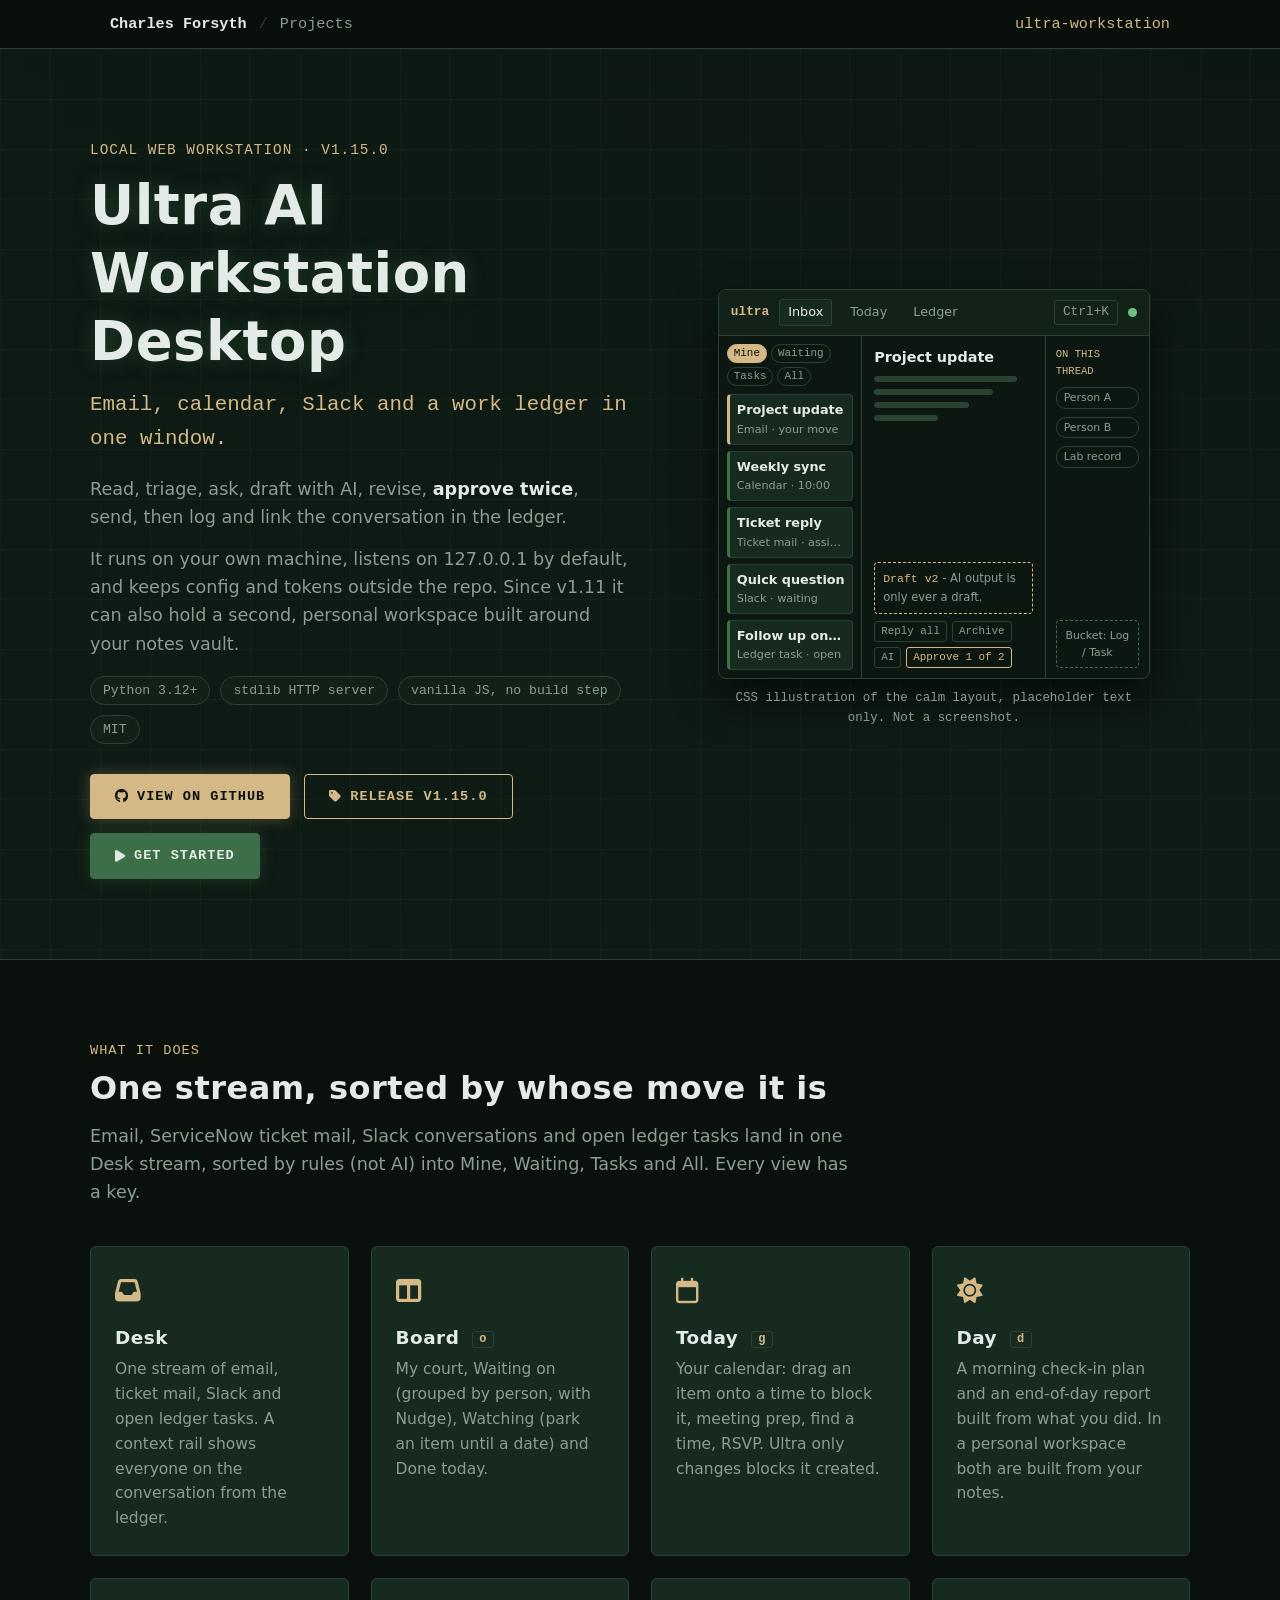
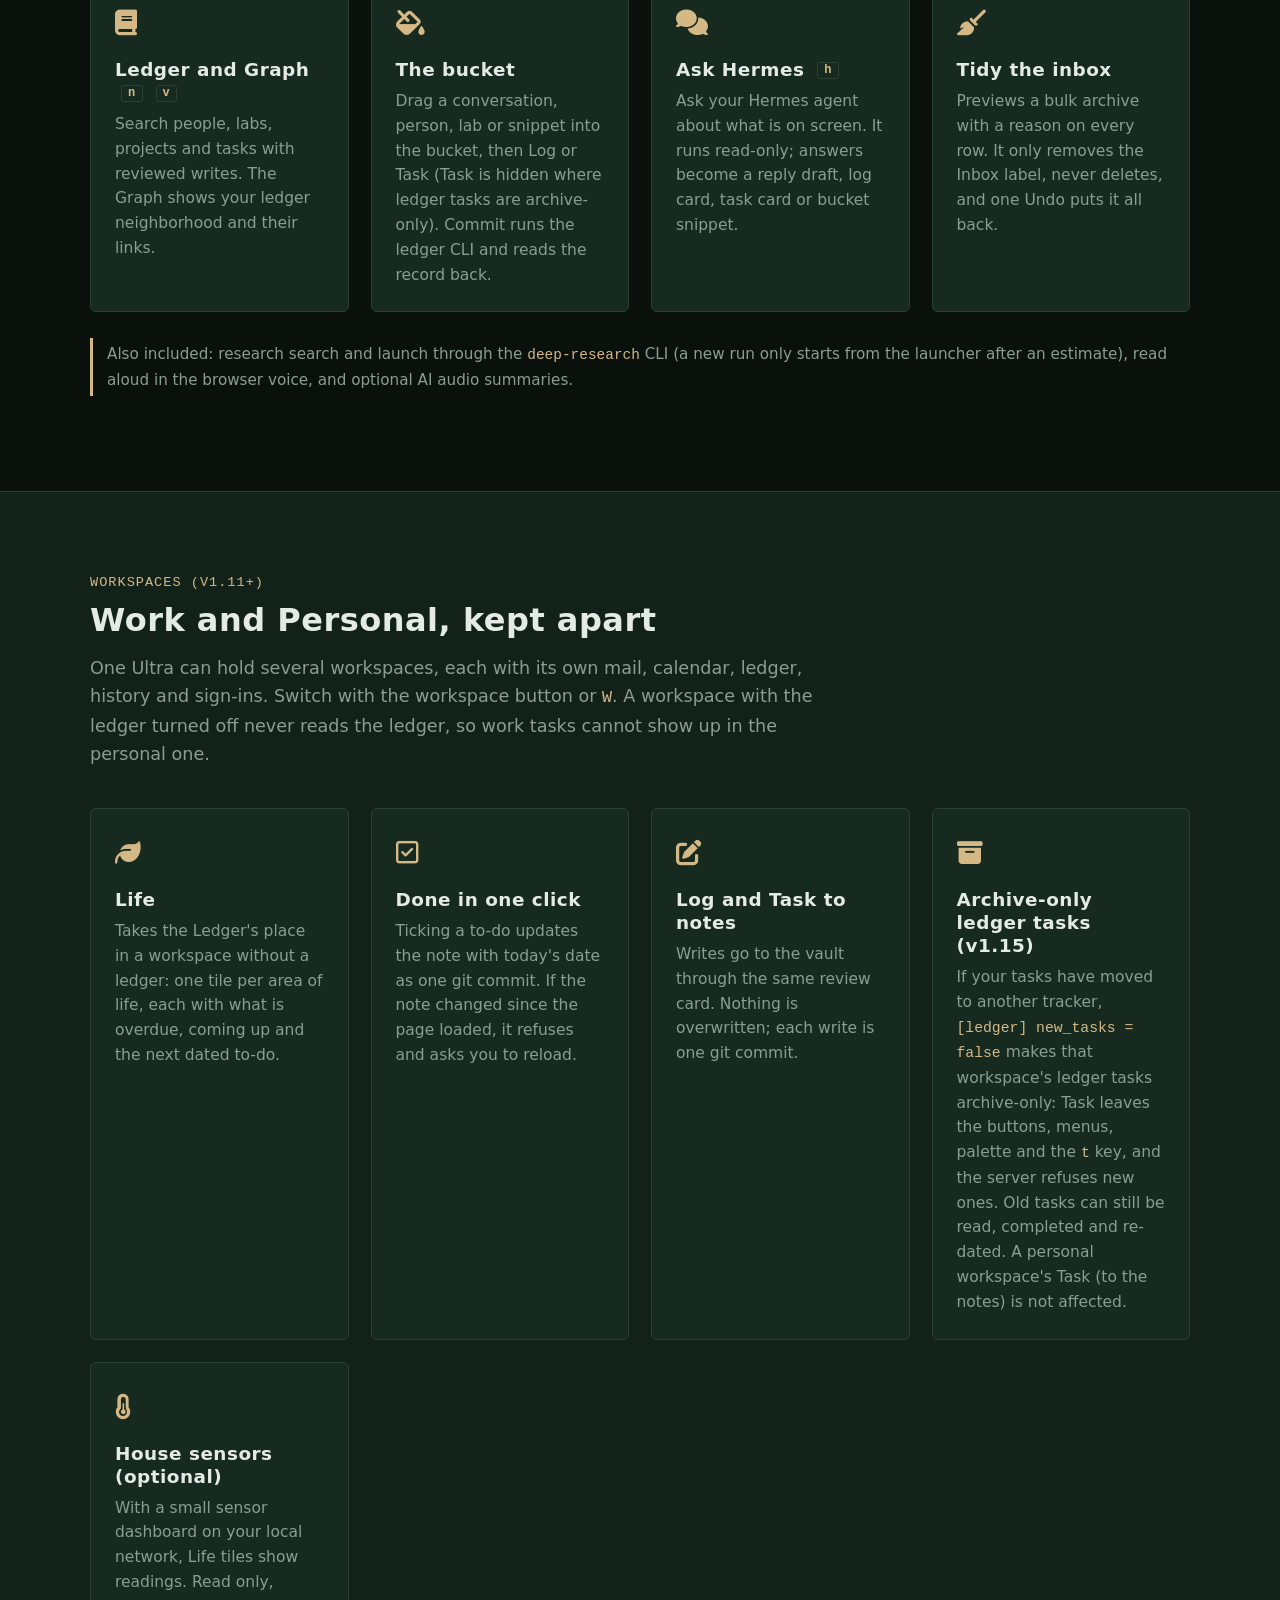
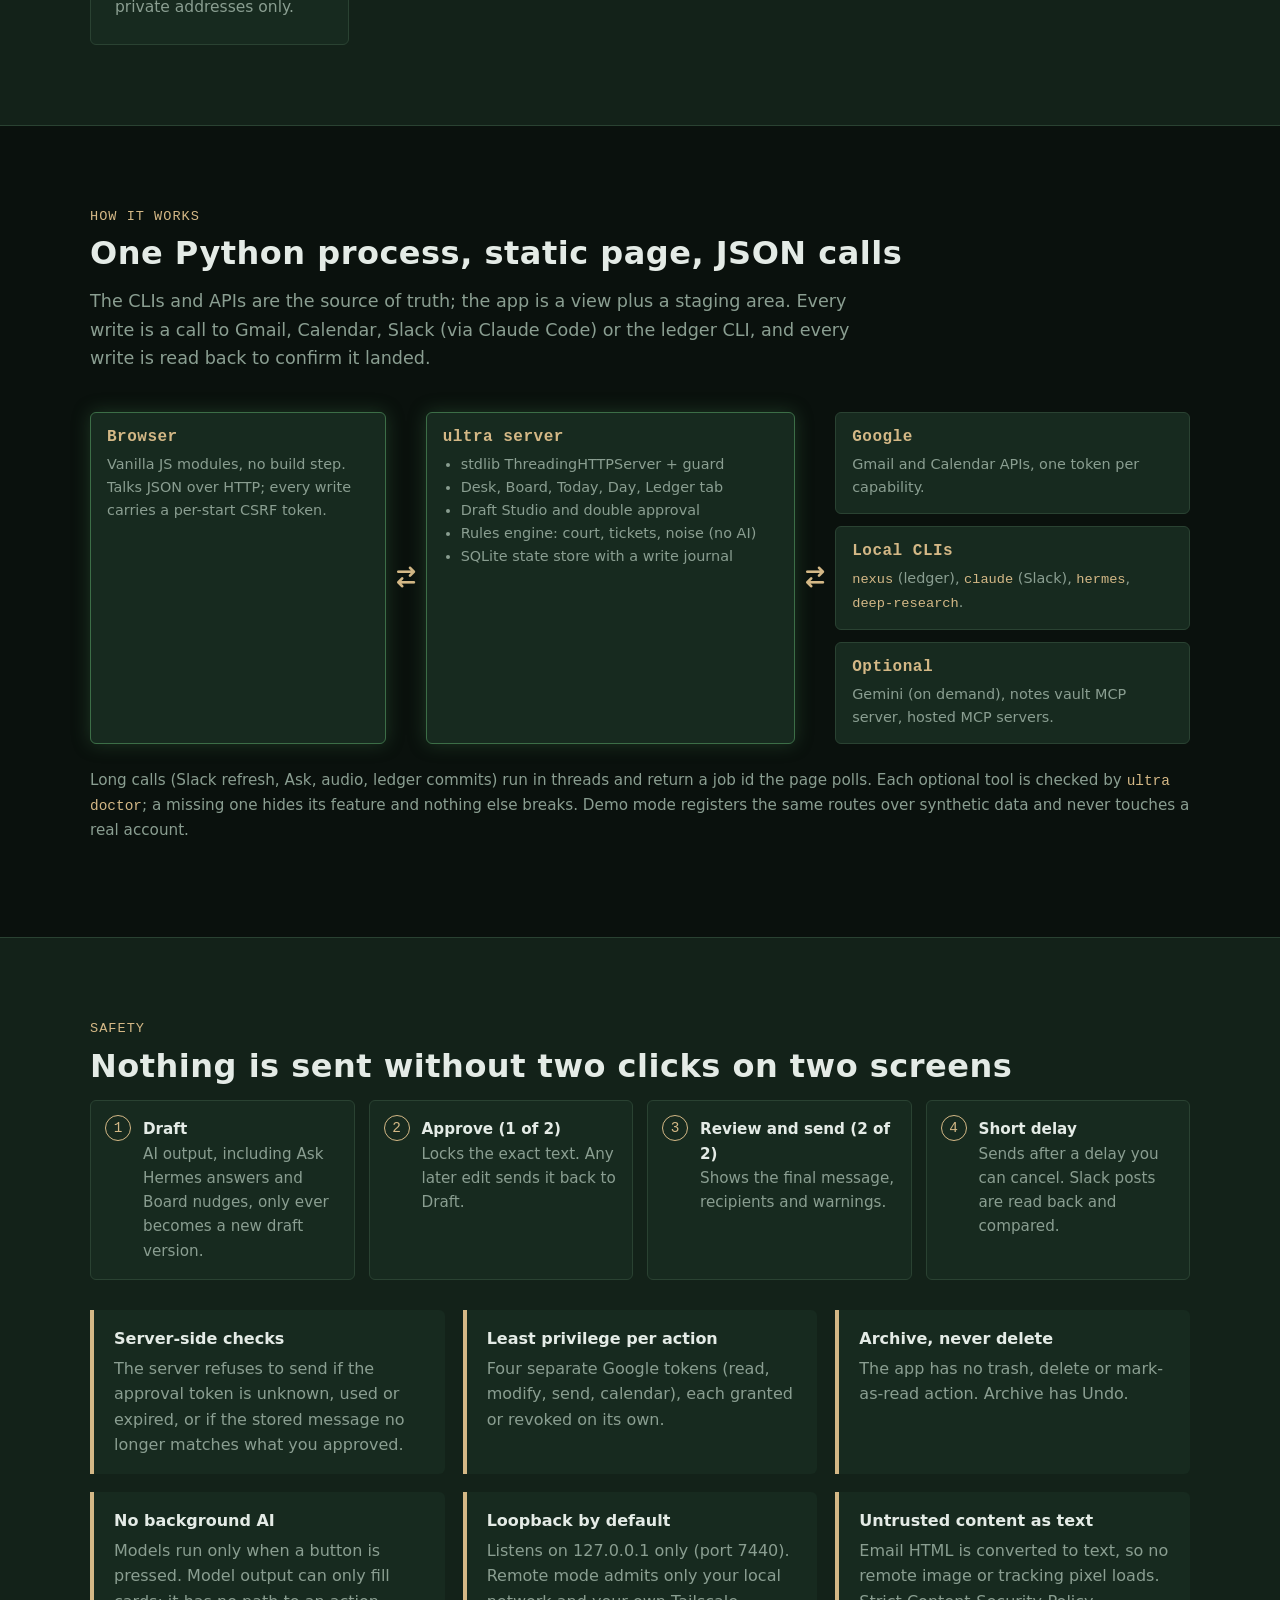
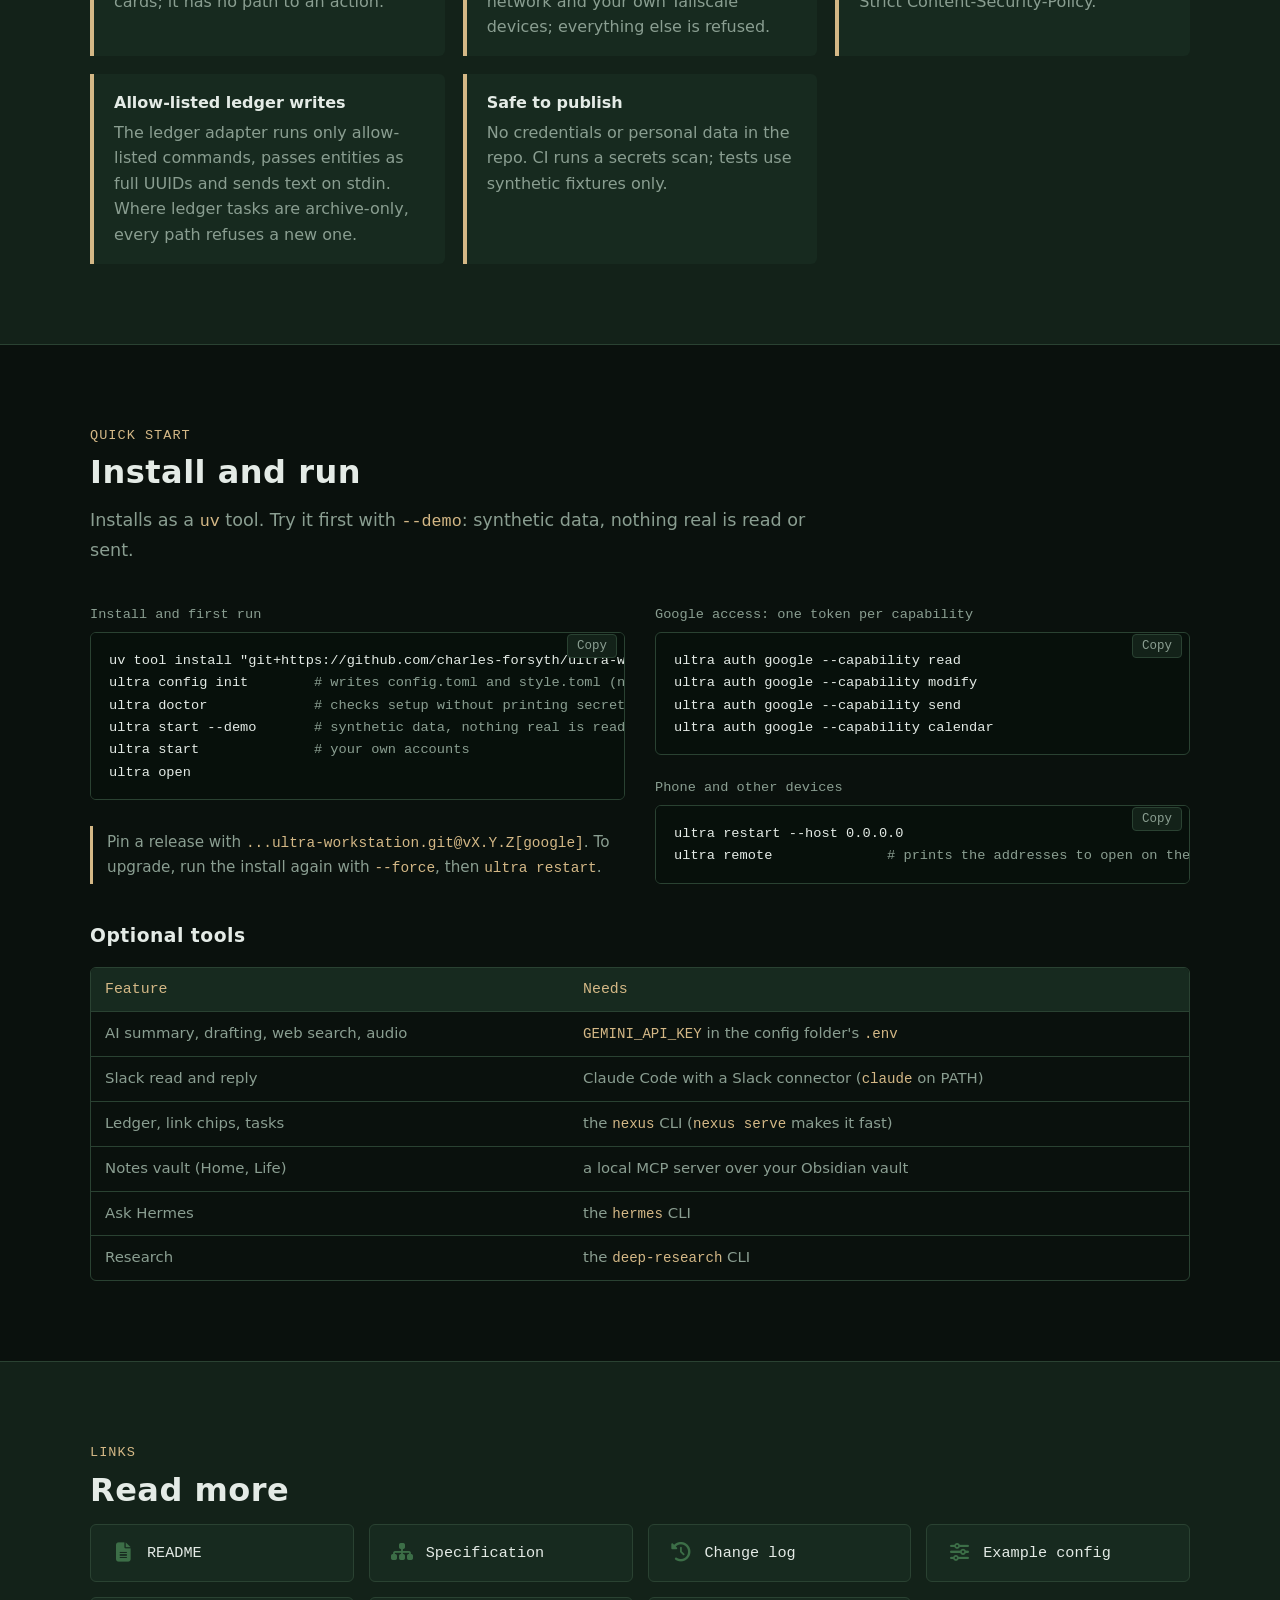
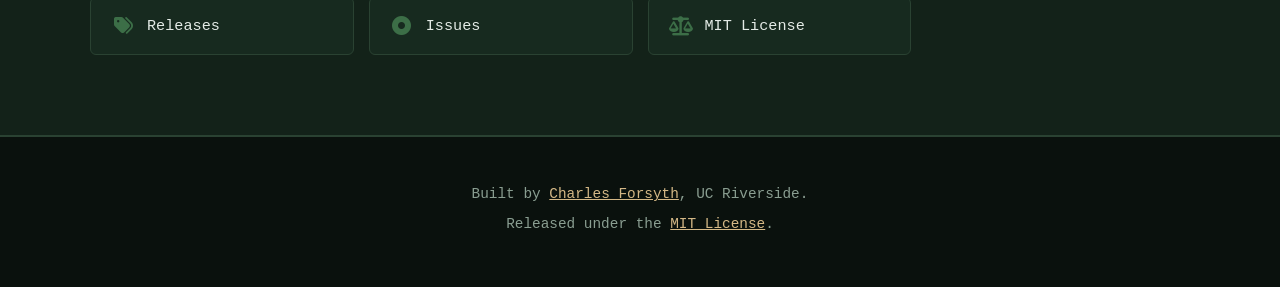
==== commit e5090f83: "docs: showcase page catches up to v1.15.0 (archive-only ledger tasks, release link to /releases/late" ====
--- a/docs/index.html
+++ b/docs/index.html
@@ -31,7 +31,7 @@
       <section class="hero" aria-labelledby="page-title">
         <div class="hero-grid">
           <div>
-            <p class="kicker">Local web workstation &middot; v1.14.1</p>
+            <p class="kicker">Local web workstation &middot; v1.15.0</p>
             <h1 id="page-title">Ultra AI Workstation Desktop</h1>
             <p class="tagline">Email, calendar, Slack and a work ledger in one window.</p>
             <p class="pitch">Read, triage, ask, draft with AI, revise, <strong>approve twice</strong>, send, then log and link the conversation in the ledger.</p>
@@ -44,7 +44,7 @@
             </ul>
             <div class="cta-buttons">
               <a class="btn btn-primary" href="https://github.com/charles-forsyth/ultra-workstation"><i class="fa-brands fa-github" aria-hidden="true"></i> View on GitHub</a>
-              <a class="btn btn-secondary" href="https://github.com/charles-forsyth/ultra-workstation/releases/tag/v1.14.1"><i class="fa-solid fa-tag" aria-hidden="true"></i> Release v1.14.1</a>
+              <a class="btn btn-secondary" href="https://github.com/charles-forsyth/ultra-workstation/releases/latest"><i class="fa-solid fa-tag" aria-hidden="true"></i> Release v1.15.0</a>
               <a class="btn btn-ghost" href="#quick-start"><i class="fa-solid fa-play" aria-hidden="true"></i> Get started</a>
             </div>
           </div>
@@ -115,7 +115,7 @@
             <article class="card">
               <div class="card-icon"><i class="fa-solid fa-sun" aria-hidden="true"></i></div>
               <h3>Day <span class="key">d</span></h3>
-              <p>A morning check-in plan and an end-of-day report built from what you did.</p>
+              <p>A morning check-in plan and an end-of-day report built from what you did. In a personal workspace both are built from your notes.</p>
             </article>
             <article class="card">
               <div class="card-icon"><i class="fa-solid fa-book" aria-hidden="true"></i></div>
@@ -125,7 +125,7 @@
             <article class="card">
               <div class="card-icon"><i class="fa-solid fa-fill-drip" aria-hidden="true"></i></div>
               <h3>The bucket</h3>
-              <p>Drag a conversation, person, lab or snippet into the bucket, then Log or Task. Commit runs the ledger CLI and reads the record back.</p>
+              <p>Drag a conversation, person, lab or snippet into the bucket, then Log or Task (Task is hidden where ledger tasks are archive-only). Commit runs the ledger CLI and reads the record back.</p>
             </article>
             <article class="card">
               <div class="card-icon"><i class="fa-solid fa-comments" aria-hidden="true"></i></div>
@@ -162,6 +162,11 @@
               <div class="card-icon"><i class="fa-solid fa-pen-to-square" aria-hidden="true"></i></div>
               <h3>Log and Task to notes</h3>
               <p>Writes go to the vault through the same review card. Nothing is overwritten; each write is one git commit.</p>
+            </article>
+            <article class="card">
+              <div class="card-icon"><i class="fa-solid fa-box-archive" aria-hidden="true"></i></div>
+              <h3>Archive-only ledger tasks (v1.15)</h3>
+              <p>If your tasks have moved to another tracker, <code>[ledger] new_tasks = false</code> makes that workspace's ledger tasks archive-only: Task leaves the buttons, menus, palette and the <code>t</code> key, and the server refuses new ones. Old tasks can still be read, completed and re-dated. A personal workspace's Task (to the notes) is not affected.</p>
             </article>
             <article class="card">
               <div class="card-icon"><i class="fa-solid fa-temperature-half" aria-hidden="true"></i></div>
@@ -234,7 +239,7 @@
             <li><strong>No background AI</strong>Models run only when a button is pressed. Model output can only fill cards; it has no path to an action.</li>
             <li><strong>Loopback by default</strong>Listens on 127.0.0.1 only (port 7440). Remote mode admits only your local network and your own Tailscale devices; everything else is refused.</li>
             <li><strong>Untrusted content as text</strong>Email HTML is converted to text, so no remote image or tracking pixel loads. Strict Content-Security-Policy.</li>
-            <li><strong>Allow-listed ledger writes</strong>The ledger adapter runs only allow-listed commands, passes entities as full UUIDs and sends text on stdin.</li>
+            <li><strong>Allow-listed ledger writes</strong>The ledger adapter runs only allow-listed commands, passes entities as full UUIDs and sends text on stdin. Where ledger tasks are archive-only, every path refuses a new one.</li>
             <li><strong>Safe to publish</strong>No credentials or personal data in the repo. CI runs a secrets scan; tests use synthetic fixtures only.</li>
           </ul>
         </div>
